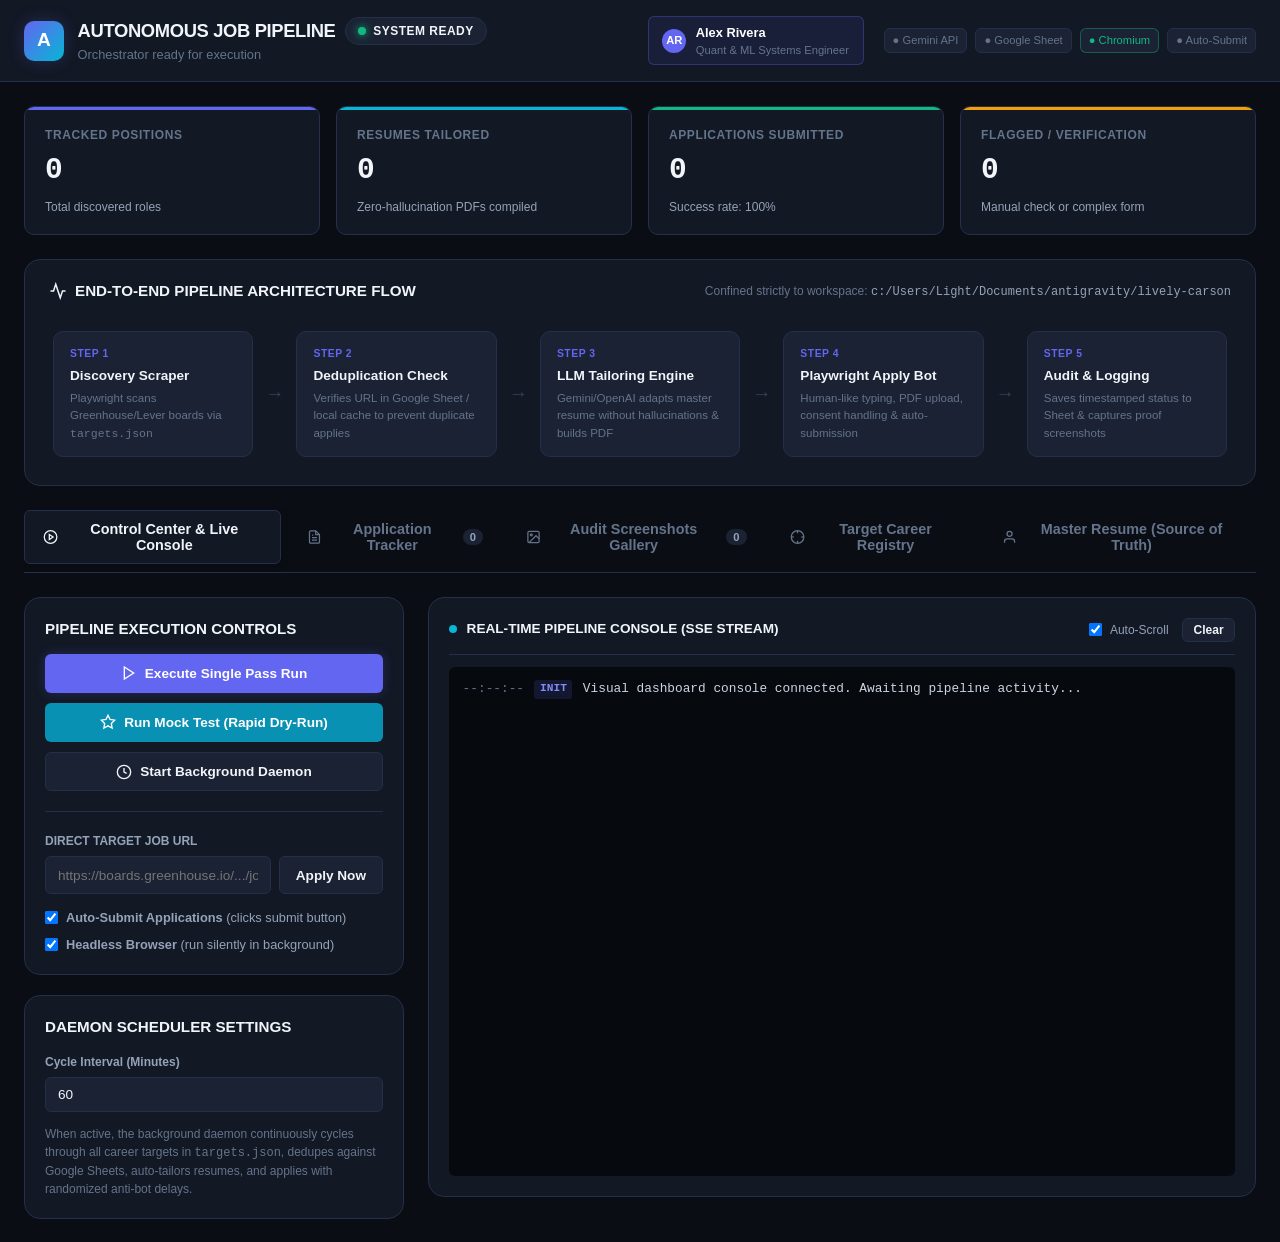
==== static/index.html @ 9a0e72a6 "feat: Add local visual interactive web dashboard and real-time orchestrator" ====
<!DOCTYPE html>
<html lang="en">
<head>
  <meta charset="UTF-8">
  <meta name="viewport" content="width=device-width, initial-scale=1.0">
  <title>Autonomous Job Discovery & Submission Dashboard</title>
  <link rel="stylesheet" href="/static/style.css">
</head>
<body>

  <!-- Top App Header -->
  <header class="app-header">
    <div class="header-inner">
      <div class="brand-section">
        <div class="brand-logo">A</div>
        <div>
          <div class="brand-title">
            AUTONOMOUS JOB PIPELINE
            <span id="pipeline-status-pill" class="status-pill idle">
              <span class="dot"></span>
              <span id="pipeline-status-text">SYSTEM READY</span>
            </span>
          </div>
          <div class="brand-subtitle" id="pipeline-step-text">Orchestrator ready for execution</div>
        </div>
      </div>

      <div class="header-right">
        <div class="candidate-badge">
          <div class="candidate-avatar">AR</div>
          <div>
            <div style="font-weight: 700; color: #fff;">Alex Rivera</div>
            <div style="font-size: 0.7rem; color: var(--text-muted);">Quant & ML Systems Engineer</div>
          </div>
        </div>

        <div class="env-indicators">
          <span id="env-llm" class="env-tag" title="Gemini LLM Engine">● Gemini API</span>
          <span id="env-sheet" class="env-tag" title="Google Sheet State Check">● Google Sheet</span>
          <span id="env-playwright" class="env-tag active" title="Playwright Chromium Installed">● Chromium</span>
          <span id="env-auto-submit" class="env-tag" title="Auto-Submit Mode">● Auto-Submit</span>
        </div>
      </div>
    </div>
  </header>

  <!-- Main Container -->
  <main class="app-main">

    <!-- Metrics Row -->
    <section class="metrics-grid">
      <div class="metric-card accent-blue">
        <span class="metric-label">Tracked Positions</span>
        <span class="metric-value" id="metric-total-jobs">0</span>
        <span class="metric-sub" id="metric-total-sub">Total discovered roles</span>
      </div>
      <div class="metric-card accent-cyan">
        <span class="metric-label">Resumes Tailored</span>
        <span class="metric-value" id="metric-tailored">0</span>
        <span class="metric-sub">Zero-hallucination PDFs compiled</span>
      </div>
      <div class="metric-card accent-green">
        <span class="metric-label">Applications Submitted</span>
        <span class="metric-value" id="metric-applied">0</span>
        <span class="metric-sub" id="metric-applied-rate">Success rate: 100%</span>
      </div>
      <div class="metric-card accent-amber">
        <span class="metric-label">Flagged / Verification</span>
        <span class="metric-value" id="metric-flagged">0</span>
        <span class="metric-sub">Manual check or complex form</span>
      </div>
    </section>

    <!-- Visual Architecture Flowchart -->
    <section class="pipeline-flow-card">
      <div class="flow-card-header">
        <div class="flow-title">
          <svg width="18" height="18" viewBox="0 0 24 24" fill="none" stroke="currentColor" stroke-width="2">
            <polyline points="22 12 18 12 15 21 9 3 6 12 2 12"></polyline>
          </svg>
          END-TO-END PIPELINE ARCHITECTURE FLOW
        </div>
        <div style="font-size: 0.75rem; color: var(--text-muted);">
          Confined strictly to workspace: <code style="color: var(--text-secondary);">c:/Users/Light/Documents/antigravity/lively-carson</code>
        </div>
      </div>

      <div class="flow-steps-container">
        <!-- Node 1 -->
        <div class="flow-node" id="flow-node-scrape">
          <span class="flow-node-badge">Step 1</span>
          <div class="flow-node-title">Discovery Scraper</div>
          <div class="flow-node-desc">Playwright scans Greenhouse/Lever boards via <code>targets.json</code></div>
        </div>
        
        <div class="flow-connector">→</div>

        <!-- Node 2 -->
        <div class="flow-node" id="flow-node-dedup">
          <span class="flow-node-badge">Step 2</span>
          <div class="flow-node-title">Deduplication Check</div>
          <div class="flow-node-desc">Verifies URL in Google Sheet / local cache to prevent duplicate applies</div>
        </div>

        <div class="flow-connector">→</div>

        <!-- Node 3 -->
        <div class="flow-node" id="flow-node-llm">
          <span class="flow-node-badge">Step 3</span>
          <div class="flow-node-title">LLM Tailoring Engine</div>
          <div class="flow-node-desc">Gemini/OpenAI adapts master resume without hallucinations & builds PDF</div>
        </div>

        <div class="flow-connector">→</div>

        <!-- Node 4 -->
        <div class="flow-node" id="flow-node-apply">
          <span class="flow-node-badge">Step 4</span>
          <div class="flow-node-title">Playwright Apply Bot</div>
          <div class="flow-node-desc">Human-like typing, PDF upload, consent handling & auto-submission</div>
        </div>

        <div class="flow-connector">→</div>

        <!-- Node 5 -->
        <div class="flow-node" id="flow-node-audit">
          <span class="flow-node-badge">Step 5</span>
          <div class="flow-node-title">Audit & Logging</div>
          <div class="flow-node-desc">Saves timestamped status to Sheet & captures proof screenshots</div>
        </div>
      </div>
    </section>

    <!-- Navigation Tabs -->
    <nav class="nav-tabs">
      <button class="tab-btn active" onclick="switchTab('control')">
        <svg width="16" height="16" viewBox="0 0 24 24" fill="none" stroke="currentColor" stroke-width="2"><circle cx="12" cy="12" r="10"></circle><polygon points="10 8 16 12 10 16 10 8"></polygon></svg>
        Control Center & Live Console
      </button>
      <button class="tab-btn" onclick="switchTab('jobs')">
        <svg width="16" height="16" viewBox="0 0 24 24" fill="none" stroke="currentColor" stroke-width="2"><path d="M14 2H6a2 2 0 0 0-2 2v16a2 2 0 0 0 2 2h12a2 2 0 0 0 2-2V8z"></path><polyline points="14 2 14 8 20 8"></polyline><line x1="16" y1="13" x2="8" y2="13"></line><line x1="16" y1="17" x2="8" y2="17"></line><polyline points="10 9 9 9 8 9"></polyline></svg>
        Application Tracker
        <span class="tab-badge" id="tab-jobs-count">0</span>
      </button>
      <button class="tab-btn" onclick="switchTab('gallery')">
        <svg width="16" height="16" viewBox="0 0 24 24" fill="none" stroke="currentColor" stroke-width="2"><rect x="3" y="3" width="18" height="18" rx="2" ry="2"></rect><circle cx="8.5" cy="8.5" r="1.5"></circle><polyline points="21 15 16 10 5 21"></polyline></svg>
        Audit Screenshots Gallery
        <span class="tab-badge" id="tab-gallery-count">0</span>
      </button>
      <button class="tab-btn" onclick="switchTab('targets')">
        <svg width="16" height="16" viewBox="0 0 24 24" fill="none" stroke="currentColor" stroke-width="2"><circle cx="12" cy="12" r="10"></circle><line x1="22" y1="12" x2="18" y2="12"></line><line x1="6" y1="12" x2="2" y2="12"></line><line x1="12" y1="6" x2="12" y2="2"></line><line x1="12" y1="22" x2="12" y2="18"></line></svg>
        Target Career Registry
      </button>
      <button class="tab-btn" onclick="switchTab('resume')">
        <svg width="16" height="16" viewBox="0 0 24 24" fill="none" stroke="currentColor" stroke-width="2"><path d="M20 21v-2a4 4 0 0 0-4-4H8a4 4 0 0 0-4 4v2"></path><circle cx="12" cy="7" r="4"></circle></svg>
        Master Resume (Source of Truth)
      </button>
    </nav>

    <!-- =========================================================
         TAB 1: CONTROL CENTER & LIVE CONSOLE
    ========================================================== -->
    <div id="tab-control" class="tab-content active">
      <div class="control-grid">
        <!-- Runner Controls Column -->
        <div class="control-panel">
          <div class="card">
            <div class="card-title">
              <span>PIPELINE EXECUTION CONTROLS</span>
            </div>

            <!-- Single & Mock Trigger Buttons -->
            <div class="action-buttons-group">
              <button class="btn btn-primary" id="btn-run-once" onclick="triggerRun('single')">
                <svg width="16" height="16" viewBox="0 0 24 24" fill="none" stroke="currentColor" stroke-width="2"><polygon points="5 3 19 12 5 21 5 3"></polygon></svg>
                Execute Single Pass Run
              </button>

              <button class="btn btn-cyan" id="btn-run-mock" onclick="triggerRun('mock')">
                <svg width="16" height="16" viewBox="0 0 24 24" fill="none" stroke="currentColor" stroke-width="2"><polygon points="12 2 15.09 8.26 22 9.27 17 14.14 18.18 21.02 12 17.77 5.82 21.02 7 14.14 2 9.27 8.91 8.26 12 2"></polygon></svg>
                Run Mock Test (Rapid Dry-Run)
              </button>

              <button class="btn btn-outline" id="btn-toggle-daemon" onclick="toggleDaemon()">
                <svg width="16" height="16" viewBox="0 0 24 24" fill="none" stroke="currentColor" stroke-width="2"><circle cx="12" cy="12" r="10"></circle><polyline points="12 6 12 12 16 14"></polyline></svg>
                <span id="daemon-btn-label">Start Background Daemon</span>
              </button>

              <button class="btn btn-danger" id="btn-stop-run" onclick="stopRun()" style="display: none;">
                <svg width="16" height="16" viewBox="0 0 24 24" fill="none" stroke="currentColor" stroke-width="2"><rect x="6" y="6" width="12" height="12"></rect></svg>
                Cancel Current Execution
              </button>
            </div>

            <hr style="border: none; border-top: 1px solid var(--border-color); margin: 1.25rem 0;">

            <!-- Direct URL Target Runner -->
            <div class="form-group">
              <label class="form-label">DIRECT TARGET JOB URL</label>
              <div style="display: flex; gap: 0.5rem;">
                <input type="text" id="input-direct-url" class="form-input" style="flex: 1;" placeholder="https://boards.greenhouse.io/.../jobs/...">
                <button class="btn btn-outline" onclick="triggerDirectUrl()" style="white-space: nowrap;">Apply Now</button>
              </div>
            </div>

            <!-- Execution Options -->
            <div style="display: flex; flex-direction: column; gap: 0.5rem; margin-top: 0.75rem;">
              <label class="form-checkbox-label">
                <input type="checkbox" id="chk-auto-submit" checked>
                <span><strong>Auto-Submit Applications</strong> (clicks submit button)</span>
              </label>
              <label class="form-checkbox-label">
                <input type="checkbox" id="chk-headless" checked>
                <span><strong>Headless Browser</strong> (run silently in background)</span>
              </label>
            </div>
          </div>

          <!-- Daemon Settings Card -->
          <div class="card">
            <div class="card-title">DAEMON SCHEDULER SETTINGS</div>
            <div class="form-group">
              <label class="form-label">Cycle Interval (Minutes)</label>
              <input type="number" id="input-daemon-interval" class="form-input" value="60" min="5" max="1440">
            </div>
            <div style="font-size: 0.75rem; color: var(--text-muted);">
              When active, the background daemon continuously cycles through all career targets in <code>targets.json</code>, dedupes against Google Sheets, auto-tailors resumes, and applies with randomized anti-bot delays.
            </div>
          </div>
        </div>

        <!-- Live Terminal Stream Column -->
        <div class="card console-card">
          <div class="console-header">
            <div style="display: flex; align-items: center; gap: 0.6rem; font-weight: 700; font-size: 0.85rem;">
              <span class="dot" style="background: var(--color-cyan); width: 8px; height: 8px; border-radius: 50%;"></span>
              REAL-TIME PIPELINE CONSOLE (SSE STREAM)
            </div>
            <div style="display: flex; align-items: center; gap: 0.85rem;">
              <label class="form-checkbox-label" style="font-size: 0.75rem;">
                <input type="checkbox" id="chk-autoscroll" checked> Auto-Scroll
              </label>
              <button class="btn btn-outline" onclick="clearConsole()" style="padding: 0.25rem 0.65rem; font-size: 0.75rem;">
                Clear
              </button>
            </div>
          </div>

          <div class="console-body" id="console-stream">
            <div class="log-entry">
              <span class="log-time">--:--:--</span>
              <span class="log-badge INFO">INIT</span>
              <span class="log-msg">Visual dashboard console connected. Awaiting pipeline activity...</span>
            </div>
          </div>
        </div>
      </div>
    </div>

    <!-- =========================================================
         TAB 2: APPLICATION TRACKER TABLE
    ========================================================== -->
    <div id="tab-jobs" class="tab-content">
      <div class="table-toolbar">
        <div class="filter-pills">
          <button class="filter-pill active" onclick="filterJobs('all')">All Positions (<span id="count-all">0</span>)</button>
          <button class="filter-pill" onclick="filterJobs('applied')">Applied (<span id="count-applied">0</span>)</button>
          <button class="filter-pill" onclick="filterJobs('tailored')">Tailored (<span id="count-tailored">0</span>)</button>
          <button class="filter-pill" onclick="filterJobs('pending')">Pending (<span id="count-pending">0</span>)</button>
          <button class="filter-pill" onclick="filterJobs('failed')">Needs Check (<span id="count-failed">0</span>)</button>
        </div>

        <div style="display: flex; gap: 0.5rem; align-items: center;">
          <input type="text" id="input-search-jobs" class="form-input" placeholder="Search roles or companies..." oninput="searchJobs(this.value)">
          <button class="btn btn-outline" onclick="loadJobsList()">Refresh</button>
        </div>
      </div>

      <div class="table-wrapper">
        <table class="jobs-table">
          <thead>
            <tr>
              <th style="width: 130px;">Date Found</th>
              <th>Position & Role</th>
              <th>Company</th>
              <th>Target Board / URL</th>
              <th style="width: 190px;">Status</th>
              <th style="width: 200px;">Actions & Proof</th>
            </tr>
          </thead>
          <tbody id="jobs-table-body">
            <tr>
              <td colspan="6" style="text-align: center; color: var(--text-muted); padding: 2rem;">Loading tracked applications...</td>
            </tr>
          </tbody>
        </table>
      </div>
    </div>

    <!-- =========================================================
         TAB 3: AUDIT SCREENSHOTS GALLERY
    ========================================================== -->
    <div id="tab-gallery" class="tab-content">
      <div style="display: flex; justify-content: space-between; align-items: center; margin-bottom: 1rem;">
        <div style="font-size: 0.85rem; color: var(--text-secondary);">
          Visual verification snapshots captured automatically by Playwright during form completion and final submission.
        </div>
        <button class="btn btn-outline" onclick="loadGallery()">Refresh Screenshots</button>
      </div>

      <div class="gallery-grid" id="gallery-container">
        <!-- Rendered dynamically -->
      </div>
    </div>

    <!-- =========================================================
         TAB 4: TARGET REGISTRY MANAGER
    ========================================================== -->
    <div id="tab-targets" class="tab-content">
      <div class="card">
        <div class="card-title">
          <span>CAREER BOARDS & ROLE FILTERS REGISTRY (<code>targets.json</code>)</span>
          <div>
            <button class="btn btn-primary" onclick="saveTargetsConfig()">Save Configuration</button>
          </div>
        </div>

        <p style="font-size: 0.8rem; color: var(--text-muted); margin-bottom: 1rem;">
          Configure the active company career boards, board engines (Greenhouse, Lever, Mock), and role keywords to discover and match against.
        </p>

        <textarea id="textarea-targets-json" class="form-input" style="width: 100%; height: 420px; font-family: var(--font-mono); font-size: 0.82rem; line-height: 1.4;"></textarea>
      </div>
    </div>

    <!-- =========================================================
         TAB 5: MASTER RESUME & PROFILE
    ========================================================== -->
    <div id="tab-resume" class="tab-content">
      <div class="card">
        <div class="card-title">
          <span>CANDIDATE MASTER RESUME (<code>master_resume.md</code>)</span>
          <button class="btn btn-primary" onclick="saveMasterResume()">Save Master Resume</button>
        </div>

        <p style="font-size: 0.8rem; color: var(--text-muted); margin-bottom: 1rem;">
          This markdown document serves as the absolute <strong>ground truth</strong> for all LLM resume tailoring. The pipeline strictly enforces a zero-hallucination policy and will never invent skills, dates, or experiences outside this profile.
        </p>

        <textarea id="textarea-resume-md" class="form-input" style="width: 100%; height: 500px; font-family: var(--font-mono); font-size: 0.82rem; line-height: 1.4;"></textarea>
      </div>
    </div>

  </main>

  <!-- PDF Preview Modal -->
  <div class="modal-overlay" id="pdf-modal">
    <div class="modal-dialog">
      <div class="modal-header">
        <div class="modal-title" id="pdf-modal-title">Tailored Resume Preview</div>
        <button class="modal-close-btn" onclick="closePdfModal()">&times;</button>
      </div>
      <div class="modal-content-area">
        <iframe id="pdf-iframe" src="about:blank"></iframe>
      </div>
    </div>
  </div>

  <!-- Screenshot Preview Modal -->
  <div class="modal-overlay" id="screenshot-modal">
    <div class="modal-dialog">
      <div class="modal-header">
        <div class="modal-title" id="screenshot-modal-title">Playwright Audit Screenshot</div>
        <button class="modal-close-btn" onclick="closeScreenshotModal()">&times;</button>
      </div>
      <div class="modal-content-area">
        <img id="screenshot-img" src="" alt="Submission Screenshot">
      </div>
    </div>
  </div>

  <!-- Toast Notification Box -->
  <div class="toast-container" id="toast-container"></div>

  <script src="/static/app.js"></script>
</body>
</html>
---- static/style.css ----
/* Visual Dashboard Stylesheet - Modern Dark Engineering Theme */
:root {
  --bg-primary: #0a0d14;
  --bg-card: #121824;
  --bg-card-hover: #172030;
  --bg-input: #1a2233;
  --border-color: #243049;
  --border-accent: #334155;
  
  --text-primary: #f1f5f9;
  --text-secondary: #94a3b8;
  --text-muted: #64748b;
  
  --color-brand: #6366f1;
  --color-brand-glow: rgba(99, 102, 241, 0.25);
  --color-success: #10b981;
  --color-success-glow: rgba(16, 185, 129, 0.25);
  --color-warning: #f59e0b;
  --color-danger: #ef4444;
  --color-cyan: #06b6d4;
  --color-purple: #8b5cf6;
  
  --font-sans: -apple-system, BlinkMacSystemFont, "Segoe UI", Roboto, "Helvetica Neue", Arial, sans-serif;
  --font-mono: "JetBrains Mono", "Fira Code", Consolas, Menlo, monospace;
  
  --radius-sm: 6px;
  --radius-md: 10px;
  --radius-lg: 16px;
  --transition: all 0.2s cubic-bezier(0.4, 0, 0.2, 1);
}

* {
  box-sizing: border-box;
  margin: 0;
  padding: 0;
}

body {
  background-color: var(--bg-primary);
  color: var(--text-primary);
  font-family: var(--font-sans);
  line-height: 1.5;
  min-height: 100vh;
  display: flex;
  flex-direction: column;
}

/* -------------------------------------------------------------
   Top Navigation & Header
------------------------------------------------------------- */
header.app-header {
  background: var(--bg-card);
  border-bottom: 1px solid var(--border-color);
  padding: 1rem 1.5rem;
  position: sticky;
  top: 0;
  z-index: 50;
  backdrop-filter: blur(12px);
}

.header-inner {
  max-width: 1440px;
  margin: 0 auto;
  display: flex;
  justify-content: space-between;
  align-items: center;
  flex-wrap: wrap;
  gap: 1rem;
}

.brand-section {
  display: flex;
  align-items: center;
  gap: 0.85rem;
}

.brand-logo {
  width: 40px;
  height: 40px;
  background: linear-gradient(135deg, var(--color-brand), var(--color-cyan));
  border-radius: var(--radius-md);
  display: flex;
  align-items: center;
  justify-content: center;
  color: #fff;
  font-weight: 800;
  font-size: 1.2rem;
  box-shadow: 0 0 16px var(--color-brand-glow);
}

.brand-title {
  font-size: 1.15rem;
  font-weight: 700;
  letter-spacing: -0.02em;
  display: flex;
  align-items: center;
  gap: 0.6rem;
}

.brand-subtitle {
  font-size: 0.8rem;
  color: var(--text-muted);
}

.status-pill {
  display: inline-flex;
  align-items: center;
  gap: 0.45rem;
  padding: 0.25rem 0.75rem;
  border-radius: 9999px;
  font-size: 0.75rem;
  font-weight: 600;
  background: var(--bg-input);
  border: 1px solid var(--border-color);
  text-transform: uppercase;
  letter-spacing: 0.04em;
}

.status-pill .dot {
  width: 8px;
  height: 8px;
  border-radius: 50%;
  background: var(--text-muted);
}

.status-pill.idle .dot {
  background: var(--color-success);
  box-shadow: 0 0 8px var(--color-success);
}

.status-pill.running .dot {
  background: var(--color-cyan);
  box-shadow: 0 0 8px var(--color-cyan);
  animation: pulse-glow 1.4s infinite;
}

.status-pill.daemon .dot {
  background: var(--color-purple);
  box-shadow: 0 0 8px var(--color-purple);
  animation: pulse-glow 1.4s infinite;
}

@keyframes pulse-glow {
  0% { transform: scale(0.9); opacity: 0.6; }
  50% { transform: scale(1.25); opacity: 1; }
  100% { transform: scale(0.9); opacity: 0.6; }
}

.header-right {
  display: flex;
  align-items: center;
  gap: 1.25rem;
  flex-wrap: wrap;
}

.candidate-badge {
  display: flex;
  align-items: center;
  gap: 0.6rem;
  background: rgba(99, 102, 241, 0.1);
  border: 1px solid rgba(99, 102, 241, 0.3);
  padding: 0.35rem 0.85rem;
  border-radius: var(--radius-sm);
  font-size: 0.8rem;
}

.candidate-avatar {
  width: 24px;
  height: 24px;
  border-radius: 50%;
  background: var(--color-brand);
  color: white;
  display: flex;
  align-items: center;
  justify-content: center;
  font-weight: bold;
  font-size: 0.7rem;
}

.env-indicators {
  display: flex;
  gap: 0.5rem;
}

.env-tag {
  font-size: 0.7rem;
  padding: 0.2rem 0.5rem;
  border-radius: var(--radius-sm);
  background: var(--bg-input);
  border: 1px solid var(--border-color);
  color: var(--text-muted);
  display: flex;
  align-items: center;
  gap: 0.3rem;
}

.env-tag.active {
  color: var(--color-success);
  border-color: rgba(16, 185, 129, 0.4);
}

/* -------------------------------------------------------------
   Main Layout & Container
------------------------------------------------------------- */
main.app-main {
  max-width: 1440px;
  width: 100%;
  margin: 0 auto;
  padding: 1.5rem;
  display: flex;
  flex-direction: column;
  gap: 1.5rem;
  flex: 1;
}

/* -------------------------------------------------------------
   Metrics Overview Row
------------------------------------------------------------- */
.metrics-grid {
  display: grid;
  grid-template-columns: repeat(auto-fit, minmax(200px, 1fr));
  gap: 1rem;
}

.metric-card {
  background: var(--bg-card);
  border: 1px solid var(--border-color);
  border-radius: var(--radius-md);
  padding: 1.15rem 1.25rem;
  display: flex;
  flex-direction: column;
  gap: 0.3rem;
  position: relative;
  overflow: hidden;
  transition: var(--transition);
}

.metric-card:hover {
  border-color: var(--border-accent);
  transform: translateY(-2px);
}

.metric-card::before {
  content: "";
  position: absolute;
  top: 0;
  left: 0;
  right: 0;
  height: 3px;
  background: transparent;
}

.metric-card.accent-blue::before { background: var(--color-brand); }
.metric-card.accent-cyan::before { background: var(--color-cyan); }
.metric-card.accent-green::before { background: var(--color-success); }
.metric-card.accent-amber::before { background: var(--color-warning); }

.metric-label {
  font-size: 0.75rem;
  text-transform: uppercase;
  letter-spacing: 0.05em;
  color: var(--text-muted);
  font-weight: 600;
}

.metric-value {
  font-size: 1.85rem;
  font-weight: 800;
  color: var(--text-primary);
  font-family: var(--font-mono);
}

.metric-sub {
  font-size: 0.75rem;
  color: var(--text-secondary);
}

/* -------------------------------------------------------------
   Visual Architecture Pipeline Flowchart
------------------------------------------------------------- */
.pipeline-flow-card {
  background: var(--bg-card);
  border: 1px solid var(--border-color);
  border-radius: var(--radius-lg);
  padding: 1.25rem 1.5rem;
}

.flow-card-header {
  display: flex;
  justify-content: space-between;
  align-items: center;
  margin-bottom: 1.25rem;
}

.flow-title {
  font-size: 0.95rem;
  font-weight: 700;
  display: flex;
  align-items: center;
  gap: 0.5rem;
  color: var(--text-primary);
}

.flow-steps-container {
  display: flex;
  align-items: center;
  justify-content: space-between;
  position: relative;
  overflow-x: auto;
  padding: 0.5rem 0.25rem;
  gap: 0.5rem;
}

.flow-node {
  flex: 1;
  min-width: 190px;
  background: var(--bg-input);
  border: 1px solid var(--border-color);
  border-radius: var(--radius-md);
  padding: 0.9rem 1rem;
  display: flex;
  flex-direction: column;
  gap: 0.25rem;
  position: relative;
  transition: var(--transition);
  cursor: default;
}

.flow-node:hover {
  border-color: var(--color-brand);
}

.flow-node.active-stage {
  border-color: var(--color-cyan);
  background: rgba(6, 182, 212, 0.08);
  box-shadow: 0 0 16px rgba(6, 182, 212, 0.2);
}

.flow-node-badge {
  font-size: 0.65rem;
  font-weight: 700;
  color: var(--color-brand);
  text-transform: uppercase;
  letter-spacing: 0.05em;
}

.flow-node-title {
  font-size: 0.85rem;
  font-weight: 700;
  color: var(--text-primary);
}

.flow-node-desc {
  font-size: 0.72rem;
  color: var(--text-muted);
}

.flow-connector {
  color: var(--border-accent);
  font-size: 1.2rem;
  user-select: none;
  padding: 0 0.25rem;
  display: flex;
  align-items: center;
}

/* -------------------------------------------------------------
   Navigation Tabs
------------------------------------------------------------- */
.nav-tabs {
  display: flex;
  gap: 0.5rem;
  border-bottom: 1px solid var(--border-color);
  padding-bottom: 0.5rem;
  overflow-x: auto;
}

.tab-btn {
  background: transparent;
  border: none;
  color: var(--text-muted);
  font-family: inherit;
  font-size: 0.9rem;
  font-weight: 600;
  padding: 0.6rem 1.1rem;
  border-radius: var(--radius-sm);
  cursor: pointer;
  display: flex;
  align-items: center;
  gap: 0.5rem;
  transition: var(--transition);
}

.tab-btn:hover {
  color: var(--text-primary);
  background: var(--bg-card);
}

.tab-btn.active {
  color: var(--text-primary);
  background: var(--bg-card);
  border: 1px solid var(--border-color);
  box-shadow: 0 2px 8px rgba(0, 0, 0, 0.2);
}

.tab-badge {
  background: var(--bg-input);
  font-size: 0.7rem;
  padding: 0.15rem 0.45rem;
  border-radius: 9999px;
  color: var(--text-secondary);
}

/* -------------------------------------------------------------
   Tab Views
------------------------------------------------------------- */
.tab-content {
  display: none;
  animation: fadeIn 0.2s ease-in;
}

.tab-content.active {
  display: block;
}

@keyframes fadeIn {
  from { opacity: 0; transform: translateY(4px); }
  to { opacity: 1; transform: translateY(0); }
}

/* -------------------------------------------------------------
   Tab 1: Control Center & Live Console
------------------------------------------------------------- */
.control-grid {
  display: grid;
  grid-template-columns: 380px 1fr;
  gap: 1.5rem;
}

@media (max-width: 1024px) {
  .control-grid {
    grid-template-columns: 1fr;
  }
}

.control-panel {
  display: flex;
  flex-direction: column;
  gap: 1.25rem;
}

.card {
  background: var(--bg-card);
  border: 1px solid var(--border-color);
  border-radius: var(--radius-lg);
  padding: 1.25rem;
}

.card-title {
  font-size: 0.95rem;
  font-weight: 700;
  margin-bottom: 0.85rem;
  display: flex;
  align-items: center;
  justify-content: space-between;
}

.action-buttons-group {
  display: flex;
  flex-direction: column;
  gap: 0.65rem;
}

.btn {
  display: inline-flex;
  align-items: center;
  justify-content: center;
  gap: 0.5rem;
  font-family: inherit;
  font-size: 0.85rem;
  font-weight: 600;
  padding: 0.65rem 1rem;
  border-radius: var(--radius-sm);
  border: 1px solid transparent;
  cursor: pointer;
  transition: var(--transition);
  text-decoration: none;
}

.btn-primary {
  background: var(--color-brand);
  color: white;
  box-shadow: 0 0 12px var(--color-brand-glow);
}
.btn-primary:hover {
  background: #4f46e5;
}

.btn-cyan {
  background: #0891b2;
  color: white;
}
.btn-cyan:hover {
  background: #0e7490;
}

.btn-outline {
  background: var(--bg-input);
  border-color: var(--border-color);
  color: var(--text-primary);
}
.btn-outline:hover {
  background: var(--bg-card-hover);
  border-color: var(--border-accent);
}

.btn-danger {
  background: rgba(239, 68, 68, 0.15);
  border-color: var(--color-danger);
  color: #fca5a5;
}
.btn-danger:hover {
  background: rgba(239, 68, 68, 0.25);
}

.btn:disabled {
  opacity: 0.5;
  cursor: not-allowed;
}

.form-group {
  display: flex;
  flex-direction: column;
  gap: 0.4rem;
  margin-bottom: 0.85rem;
}

.form-label {
  font-size: 0.75rem;
  font-weight: 600;
  color: var(--text-secondary);
}

.form-input {
  background: var(--bg-input);
  border: 1px solid var(--border-color);
  border-radius: var(--radius-sm);
  padding: 0.55rem 0.75rem;
  color: var(--text-primary);
  font-family: inherit;
  font-size: 0.85rem;
  transition: var(--transition);
}

.form-input:focus {
  outline: none;
  border-color: var(--color-brand);
  box-shadow: 0 0 0 2px var(--color-brand-glow);
}

.form-checkbox-label {
  display: flex;
  align-items: center;
  gap: 0.5rem;
  font-size: 0.8rem;
  color: var(--text-secondary);
  cursor: pointer;
}

/* -------------------------------------------------------------
   Terminal Console
------------------------------------------------------------- */
.console-card {
  display: flex;
  flex-direction: column;
  height: 600px;
}

.console-header {
  display: flex;
  justify-content: space-between;
  align-items: center;
  padding-bottom: 0.75rem;
  border-bottom: 1px solid var(--border-color);
}

.console-body {
  flex: 1;
  background: #06090e;
  border-radius: var(--radius-sm);
  margin-top: 0.75rem;
  padding: 0.85rem;
  overflow-y: auto;
  font-family: var(--font-mono);
  font-size: 0.8rem;
  display: flex;
  flex-direction: column;
  gap: 0.25rem;
}

.log-entry {
  display: flex;
  gap: 0.65rem;
  line-height: 1.45;
}

.log-time {
  color: var(--text-muted);
  user-select: none;
  flex-shrink: 0;
}

.log-badge {
  font-size: 0.7rem;
  font-weight: 700;
  padding: 0 0.35rem;
  border-radius: 3px;
  flex-shrink: 0;
}

.log-badge.INFO { background: rgba(99, 102, 241, 0.15); color: #818cf8; }
.log-badge.WARNING { background: rgba(245, 158, 11, 0.15); color: #fbbf24; }
.log-badge.ERROR { background: rgba(239, 68, 68, 0.2); color: #f87171; }

.log-msg {
  color: #cbd5e1;
  word-break: break-all;
}

.log-msg .tag-llm { color: #a78bfa; font-weight: 600; }
.log-msg .tag-apply { color: #38bdf8; font-weight: 600; }
.log-msg .tag-audit { color: #34d399; font-weight: 600; }
.log-msg .tag-skip { color: #94a3b8; font-style: italic; }

/* -------------------------------------------------------------
   Tab 2: Jobs Table
------------------------------------------------------------- */
.table-toolbar {
  display: flex;
  justify-content: space-between;
  align-items: center;
  flex-wrap: wrap;
  gap: 1rem;
  margin-bottom: 1rem;
}

.filter-pills {
  display: flex;
  gap: 0.4rem;
  flex-wrap: wrap;
}

.filter-pill {
  background: var(--bg-card);
  border: 1px solid var(--border-color);
  border-radius: 9999px;
  padding: 0.35rem 0.8rem;
  font-size: 0.75rem;
  font-weight: 600;
  color: var(--text-secondary);
  cursor: pointer;
  transition: var(--transition);
}

.filter-pill:hover, .filter-pill.active {
  background: var(--color-brand);
  border-color: var(--color-brand);
  color: white;
}

.table-wrapper {
  background: var(--bg-card);
  border: 1px solid var(--border-color);
  border-radius: var(--radius-lg);
  overflow-x: auto;
}

table.jobs-table {
  width: 100%;
  border-collapse: collapse;
  font-size: 0.85rem;
  text-align: left;
}

table.jobs-table th {
  background: rgba(255, 255, 255, 0.02);
  color: var(--text-muted);
  font-weight: 600;
  text-transform: uppercase;
  font-size: 0.72rem;
  letter-spacing: 0.05em;
  padding: 0.85rem 1rem;
  border-bottom: 1px solid var(--border-color);
}

table.jobs-table td {
  padding: 0.85rem 1rem;
  border-bottom: 1px solid rgba(255, 255, 255, 0.04);
  vertical-align: middle;
}

table.jobs-table tr:hover td {
  background: rgba(255, 255, 255, 0.015);
}

.status-tag {
  display: inline-flex;
  align-items: center;
  gap: 0.35rem;
  padding: 0.2rem 0.55rem;
  border-radius: var(--radius-sm);
  font-size: 0.72rem;
  font-weight: 600;
}

.status-tag.applied {
  background: rgba(16, 185, 129, 0.15);
  color: #34d399;
  border: 1px solid rgba(16, 185, 129, 0.3);
}

.status-tag.tailored {
  background: rgba(99, 102, 241, 0.15);
  color: #a5b4fc;
  border: 1px solid rgba(99, 102, 241, 0.3);
}

.status-tag.pending {
  background: rgba(245, 158, 11, 0.15);
  color: #fbbf24;
  border: 1px solid rgba(245, 158, 11, 0.3);
}

.status-tag.failed {
  background: rgba(239, 68, 68, 0.15);
  color: #f87171;
  border: 1px solid rgba(239, 68, 68, 0.3);
}

/* -------------------------------------------------------------
   Tab 3: Screenshots Gallery
------------------------------------------------------------- */
.gallery-grid {
  display: grid;
  grid-template-columns: repeat(auto-fill, minmax(280px, 1fr));
  gap: 1.25rem;
}

.gallery-card {
  background: var(--bg-card);
  border: 1px solid var(--border-color);
  border-radius: var(--radius-md);
  overflow: hidden;
  transition: var(--transition);
  display: flex;
  flex-direction: column;
}

.gallery-card:hover {
  border-color: var(--border-accent);
  transform: translateY(-2px);
}

.gallery-thumb {
  height: 180px;
  background: #000;
  display: flex;
  align-items: center;
  justify-content: center;
  cursor: pointer;
  overflow: hidden;
}

.gallery-thumb img {
  width: 100%;
  height: 100%;
  object-fit: cover;
  transition: transform 0.3s;
}

.gallery-thumb:hover img {
  transform: scale(1.05);
}

.gallery-info {
  padding: 0.85rem;
  display: flex;
  flex-direction: column;
  gap: 0.2rem;
}

.gallery-name {
  font-size: 0.8rem;
  font-weight: 600;
  color: var(--text-primary);
  white-space: nowrap;
  overflow: hidden;
  text-overflow: ellipsis;
}

.gallery-meta {
  font-size: 0.72rem;
  color: var(--text-muted);
}

/* -------------------------------------------------------------
   Modals
------------------------------------------------------------- */
.modal-overlay {
  display: none;
  position: fixed;
  top: 0;
  left: 0;
  right: 0;
  bottom: 0;
  background: rgba(0, 0, 0, 0.75);
  backdrop-filter: blur(4px);
  z-index: 100;
  align-items: center;
  justify-content: center;
  padding: 1.5rem;
}

.modal-overlay.open {
  display: flex;
}

.modal-dialog {
  background: var(--bg-card);
  border: 1px solid var(--border-color);
  border-radius: var(--radius-lg);
  max-width: 900px;
  width: 100%;
  max-height: 90vh;
  display: flex;
  flex-direction: column;
  overflow: hidden;
  box-shadow: 0 20px 40px rgba(0, 0, 0, 0.5);
}

.modal-header {
  padding: 1rem 1.25rem;
  border-bottom: 1px solid var(--border-color);
  display: flex;
  justify-content: space-between;
  align-items: center;
}

.modal-title {
  font-size: 1rem;
  font-weight: 700;
}

.modal-close-btn {
  background: transparent;
  border: none;
  color: var(--text-muted);
  font-size: 1.25rem;
  cursor: pointer;
  padding: 0.25rem;
  line-height: 1;
}

.modal-close-btn:hover {
  color: var(--text-primary);
}

.modal-content-area {
  flex: 1;
  overflow-y: auto;
  padding: 1rem;
}

.modal-content-area iframe {
  width: 100%;
  height: 70vh;
  border: none;
  border-radius: var(--radius-sm);
}

.modal-content-area img {
  max-width: 100%;
  height: auto;
  display: block;
  margin: 0 auto;
  border-radius: var(--radius-sm);
}

/* -------------------------------------------------------------
   Toast Notification
------------------------------------------------------------- */
.toast-container {
  position: fixed;
  bottom: 1.5rem;
  right: 1.5rem;
  z-index: 200;
  display: flex;
  flex-direction: column;
  gap: 0.5rem;
}

.toast {
  background: var(--bg-card);
  border: 1px solid var(--border-color);
  border-left: 4px solid var(--color-brand);
  border-radius: var(--radius-sm);
  padding: 0.75rem 1.25rem;
  box-shadow: 0 8px 24px rgba(0, 0, 0, 0.3);
  font-size: 0.85rem;
  color: var(--text-primary);
  display: flex;
  align-items: center;
  gap: 0.5rem;
  animation: slideIn 0.25s ease-out;
}

.toast.success { border-left-color: var(--color-success); }
.toast.error { border-left-color: var(--color-danger); }

@keyframes slideIn {
  from { transform: translateX(100%); opacity: 0; }
  to { transform: translateX(0); opacity: 1; }
}
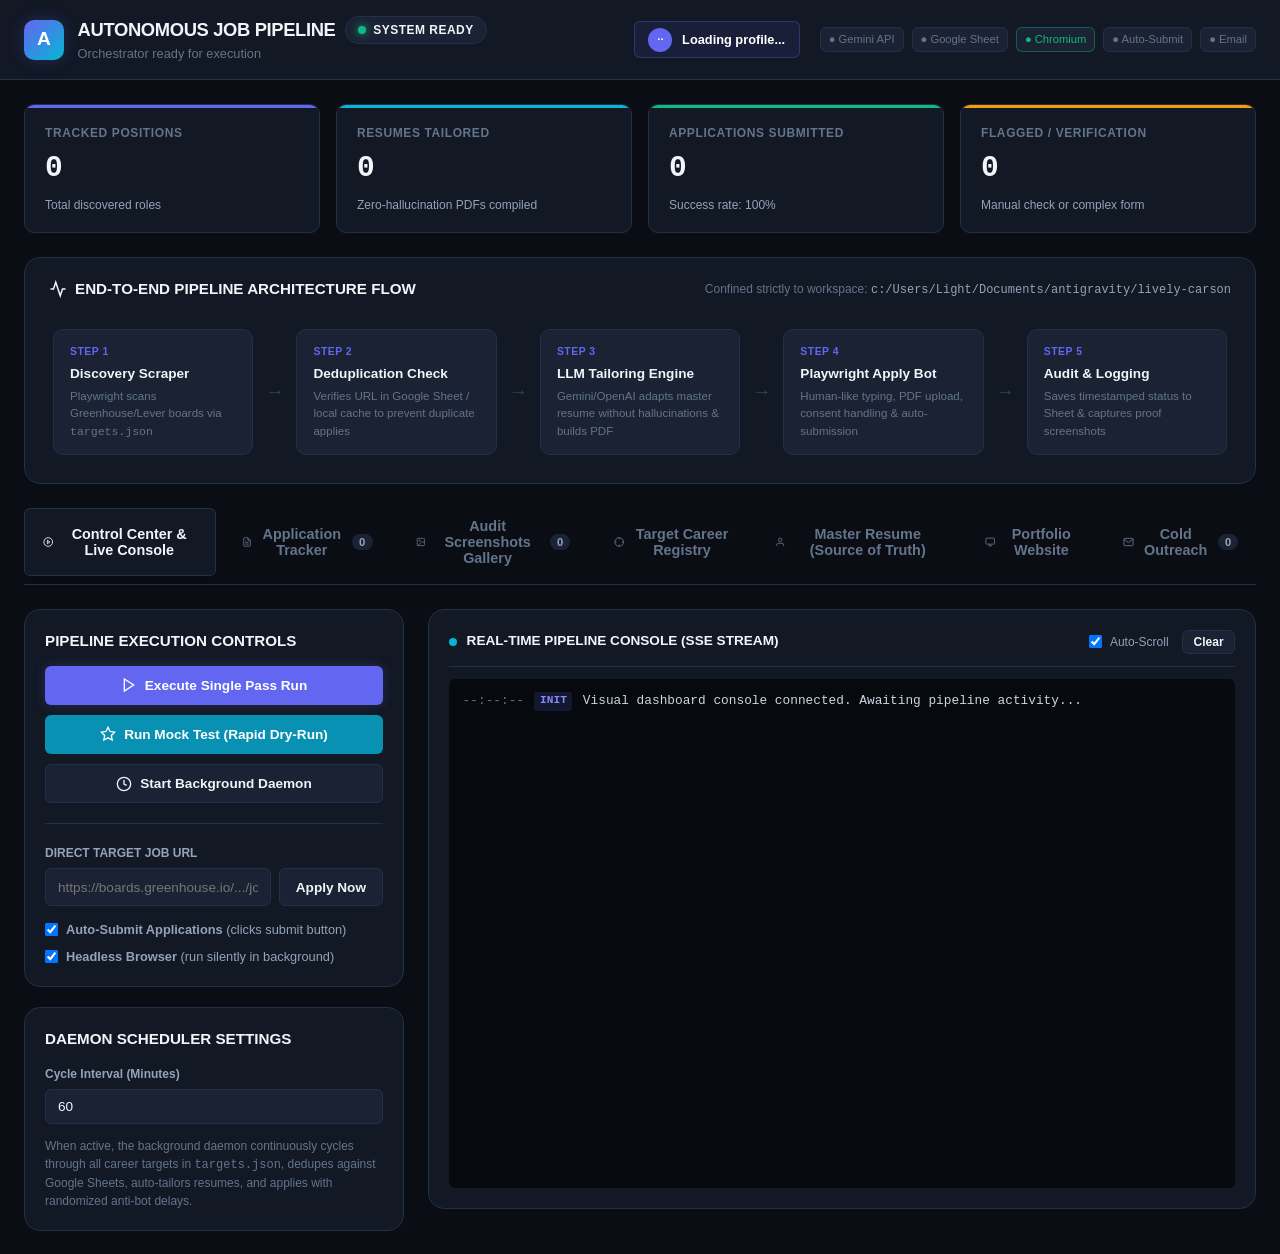
==== commit 58aace78: "feat: Add portfolio website with case studies, cold email outreach, and real CV Portfolio website (p" ====
--- a/static/index.html
+++ b/static/index.html
@@ -27,10 +27,10 @@
 
       <div class="header-right">
         <div class="candidate-badge">
-          <div class="candidate-avatar">AR</div>
+          <div class="candidate-avatar" id="candidate-avatar">··</div>
           <div>
-            <div style="font-weight: 700; color: #fff;">Alex Rivera</div>
-            <div style="font-size: 0.7rem; color: var(--text-muted);">Quant & ML Systems Engineer</div>
+            <div style="font-weight: 700; color: #fff;" id="candidate-name">Loading profile...</div>
+            <div style="font-size: 0.7rem; color: var(--text-muted);" id="candidate-role"></div>
           </div>
         </div>
 
@@ -39,6 +39,7 @@
           <span id="env-sheet" class="env-tag" title="Google Sheet State Check">● Google Sheet</span>
           <span id="env-playwright" class="env-tag active" title="Playwright Chromium Installed">● Chromium</span>
           <span id="env-auto-submit" class="env-tag" title="Auto-Submit Mode">● Auto-Submit</span>
+          <span id="env-email" class="env-tag" title="SMTP Email Sending">● Email</span>
         </div>
       </div>
     </div>
@@ -154,6 +155,15 @@
       <button class="tab-btn" onclick="switchTab('resume')">
         <svg width="16" height="16" viewBox="0 0 24 24" fill="none" stroke="currentColor" stroke-width="2"><path d="M20 21v-2a4 4 0 0 0-4-4H8a4 4 0 0 0-4 4v2"></path><circle cx="12" cy="7" r="4"></circle></svg>
         Master Resume (Source of Truth)
+      </button>
+      <button class="tab-btn" onclick="switchTab('portfolio')">
+        <svg width="16" height="16" viewBox="0 0 24 24" fill="none" stroke="currentColor" stroke-width="2"><rect x="2" y="3" width="20" height="14" rx="2" ry="2"></rect><line x1="8" y1="21" x2="16" y2="21"></line><line x1="12" y1="17" x2="12" y2="21"></line></svg>
+        Portfolio Website
+      </button>
+      <button class="tab-btn" onclick="switchTab('outreach')">
+        <svg width="16" height="16" viewBox="0 0 24 24" fill="none" stroke="currentColor" stroke-width="2"><path d="M4 4h16c1.1 0 2 .9 2 2v12c0 1.1-.9 2-2 2H4c-1.1 0-2-.9-2-2V6c0-1.1.9-2 2-2z"></path><polyline points="22,6 12,13 2,6"></polyline></svg>
+        Cold Outreach
+        <span class="tab-badge" id="tab-outreach-count">0</span>
       </button>
     </nav>
 
@@ -351,6 +361,177 @@
       </div>
     </div>
 
+    <!-- =========================================================
+         TAB 6: PORTFOLIO & CV WEBSITE
+    ========================================================== -->
+    <div id="tab-portfolio" class="tab-content">
+      <div class="control-grid">
+        <div class="control-panel">
+          <div class="card">
+            <div class="card-title">PORTFOLIO WEBSITE</div>
+            <p class="hint-text">
+              Your public visual CV is generated from <code>cv.json</code>: profile, skills (level 1–5), projects, experience and education.
+              Saving rebuilds the site and the CV PDF that cold emails attach.
+            </p>
+            <div class="kv-row"><span>Last built</span><strong id="portfolio-built-at">Never</strong></div>
+            <div class="action-buttons-group" style="margin-top: 1rem;">
+              <button class="btn btn-primary" onclick="saveCv()">Save CV & Rebuild Site</button>
+              <a class="btn btn-cyan" href="/portfolio/" target="_blank" rel="noopener">Open Portfolio ↗</a>
+              <a class="btn btn-outline" id="portfolio-pdf-link" href="/portfolio/resume.pdf" target="_blank" rel="noopener">View CV PDF ↗</a>
+              <button class="btn btn-outline" onclick="syncMasterResume()">Copy CV into Master Resume</button>
+            </div>
+          </div>
+
+          <div class="card">
+            <div class="card-title">PUBLISH ONLINE (FREE)</div>
+            <ol class="hint-list">
+              <li>Commit and push the <code>portfolio/</code> folder to GitHub.</li>
+              <li>In the repo: <strong>Settings → Pages → Source: GitHub Actions</strong>. The included workflow deploys on every push.</li>
+              <li>Put the live URL in <code>profile.links.portfolio</code> so every cold email links to it.</li>
+            </ol>
+          </div>
+        </div>
+
+        <div class="card">
+          <div class="card-title">
+            <span>STRUCTURED CV (<code>cv.json</code>)</span>
+            <div class="seg-group">
+              <button class="seg-btn active" id="seg-cv-editor" onclick="setCvView('editor')">Editor</button>
+              <button class="seg-btn" id="seg-cv-preview" onclick="setCvView('preview')">Live Preview</button>
+            </div>
+          </div>
+          <textarea id="textarea-cv-json" class="form-input" spellcheck="false" style="width: 100%; height: 560px; font-family: var(--font-mono); font-size: 0.82rem; line-height: 1.4;"></textarea>
+          <iframe id="portfolio-preview" title="Portfolio preview" src="about:blank" style="display: none;"></iframe>
+        </div>
+      </div>
+    </div>
+
+    <!-- =========================================================
+         TAB 7: COLD OUTREACH
+    ========================================================== -->
+    <div id="tab-outreach" class="tab-content">
+      <section class="metrics-grid">
+        <div class="metric-card accent-blue">
+          <span class="metric-label">Contacts</span>
+          <span class="metric-value" id="metric-contacts">0</span>
+          <span class="metric-sub" id="metric-contacts-sub">Recruiters & hiring managers</span>
+        </div>
+        <div class="metric-card accent-cyan">
+          <span class="metric-label">Drafts Ready</span>
+          <span class="metric-value" id="metric-drafts">0</span>
+          <span class="metric-sub">Waiting to be sent</span>
+        </div>
+        <div class="metric-card accent-green">
+          <span class="metric-label">Emails Sent</span>
+          <span class="metric-value" id="metric-sent">0</span>
+          <span class="metric-sub" id="metric-sent-today">0 today</span>
+        </div>
+        <div class="metric-card accent-amber">
+          <span class="metric-label">Replies</span>
+          <span class="metric-value" id="metric-replies">0</span>
+          <span class="metric-sub" id="metric-reply-rate">Reply rate: n/a</span>
+        </div>
+      </section>
+
+      <div class="control-grid">
+        <div class="control-panel">
+          <div class="card">
+            <div class="card-title">OUTREACH AUTOMATION</div>
+            <div class="mode-banner" id="outreach-mode-banner">Loading email settings...</div>
+
+            <div class="action-buttons-group">
+              <button class="btn btn-primary" id="btn-outreach-run" onclick="runOutreach()">Run Outreach Cycle Now</button>
+              <button class="btn btn-outline" id="btn-outreach-daemon" onclick="toggleOutreachDaemon()">
+                <span id="outreach-daemon-label">Start Auto-Outreach Daemon</span>
+              </button>
+              <button class="btn btn-danger" id="btn-outreach-stop" onclick="stopOutreach()" style="display: none;">Stop Outreach</button>
+            </div>
+
+            <div style="display: flex; flex-direction: column; gap: 0.5rem; margin-top: 0.9rem;">
+              <label class="form-checkbox-label">
+                <input type="checkbox" id="chk-outreach-auto-send">
+                <span><strong>Auto-send</strong> (send drafts and follow-ups without review)</span>
+              </label>
+            </div>
+            <div class="form-group" style="margin-top: 0.75rem;">
+              <label class="form-label">Daemon Interval (Minutes)</label>
+              <input type="number" id="input-outreach-interval" class="form-input" value="60" min="5" max="1440">
+            </div>
+            <div class="hint-text" id="outreach-step">Outreach Ready</div>
+          </div>
+
+          <div class="card">
+            <div class="card-title">ADD CONTACT</div>
+            <div class="form-group">
+              <label class="form-label">NAME</label>
+              <input type="text" id="contact-name" class="form-input" placeholder="Priya Shah">
+            </div>
+            <div class="form-group">
+              <label class="form-label">EMAIL *</label>
+              <input type="email" id="contact-email" class="form-input" placeholder="priya@company.com">
+            </div>
+            <div class="form-row">
+              <div class="form-group">
+                <label class="form-label">COMPANY</label>
+                <input type="text" id="contact-company" class="form-input" placeholder="Acme">
+              </div>
+              <div class="form-group">
+                <label class="form-label">ROLE THEY HIRE FOR</label>
+                <input type="text" id="contact-role" class="form-input" placeholder="Backend Engineer">
+              </div>
+            </div>
+            <div class="form-group">
+              <label class="form-label">LINK TO A TRACKED JOB (OPTIONAL)</label>
+              <select id="contact-job" class="form-input">
+                <option value="">None</option>
+              </select>
+            </div>
+            <div class="form-group">
+              <label class="form-label">NOTES FOR THE EMAIL</label>
+              <textarea id="contact-notes" class="form-input" rows="2" placeholder="Met at a meetup, team works on C++ trading infra..."></textarea>
+            </div>
+            <button class="btn btn-primary" style="width: 100%;" onclick="addContact()">Add Contact</button>
+          </div>
+
+          <div class="card">
+            <div class="card-title">IMPORT CONTACTS (CSV)</div>
+            <p class="hint-text">Columns: <code>name, email, company, role, job_url, notes</code>. Only <code>email</code> is required.</p>
+            <input type="file" id="input-csv-file" accept=".csv,text/csv" class="form-input" style="width: 100%; margin: 0.6rem 0;" onchange="loadCsvFile(this)">
+            <textarea id="textarea-csv" class="form-input" rows="4" style="width: 100%; font-family: var(--font-mono); font-size: 0.78rem;" placeholder="name,email,company,role&#10;Priya Shah,priya@acme.com,Acme,Backend Engineer"></textarea>
+            <button class="btn btn-outline" style="width: 100%; margin-top: 0.6rem;" onclick="importCsv()">Import CSV</button>
+          </div>
+        </div>
+
+        <div class="card">
+          <div class="card-title">
+            <span>CONTACTS & EMAIL PIPELINE</span>
+            <div style="display: flex; gap: 0.5rem;">
+              <input type="text" class="form-input" placeholder="Search contacts..." oninput="searchContacts(this.value)">
+              <button class="btn btn-outline" onclick="loadContacts()">Refresh</button>
+            </div>
+          </div>
+          <div class="table-wrapper">
+            <table class="jobs-table">
+              <thead>
+                <tr>
+                  <th>Contact</th>
+                  <th>Company & Role</th>
+                  <th style="width: 150px;">Status</th>
+                  <th style="width: 150px;">Last Activity</th>
+                  <th style="width: 210px;">Actions</th>
+                </tr>
+              </thead>
+              <tbody id="contacts-table-body">
+                <tr>
+                  <td colspan="5" style="text-align: center; color: var(--text-muted); padding: 2rem;">Loading contacts...</td>
+                </tr>
+              </tbody>
+            </table>
+          </div>
+        </div>
+      </div>
+    </div>
+
   </main>
 
   <!-- PDF Preview Modal -->
@@ -379,6 +560,37 @@
     </div>
   </div>
 
+  <!-- Email Draft Modal -->
+  <div class="modal-overlay" id="email-modal">
+    <div class="modal-dialog">
+      <div class="modal-header">
+        <div class="modal-title" id="email-modal-title">Email Draft</div>
+        <button class="modal-close-btn" onclick="closeEmailModal()">&times;</button>
+      </div>
+      <div class="modal-content-area">
+        <div class="kv-row" style="margin-bottom: 0.85rem;"><span>To</span><strong id="email-modal-to"></strong></div>
+        <div class="form-group">
+          <label class="form-label">SUBJECT</label>
+          <input type="text" id="email-subject" class="form-input">
+        </div>
+        <div class="form-group">
+          <label class="form-label">BODY</label>
+          <textarea id="email-body" class="form-input" rows="12" style="font-size: 0.88rem; line-height: 1.5;"></textarea>
+        </div>
+        <p class="hint-text" id="email-modal-footer-note"></p>
+        <div class="email-history" id="email-history"></div>
+        <div class="modal-actions">
+          <select id="email-status" class="form-input" onchange="setContactStatus(this.value)" title="Change status"></select>
+          <div style="display: flex; gap: 0.5rem; flex-wrap: wrap;">
+            <button class="btn btn-outline" id="btn-email-regenerate" onclick="regenerateDraft()">Regenerate with AI</button>
+            <button class="btn btn-outline" id="btn-email-save" onclick="saveEmailDraft()">Save Draft</button>
+            <button class="btn btn-primary" id="btn-email-send" onclick="sendEmailNow()">Send Now</button>
+          </div>
+        </div>
+      </div>
+    </div>
+  </div>
+
   <!-- Toast Notification Box -->
   <div class="toast-container" id="toast-container"></div>
 
--- a/static/style.css
+++ b/static/style.css
@@ -921,3 +921,163 @@
   from { transform: translateX(100%); opacity: 0; }
   to { transform: translateX(0); opacity: 1; }
 }
+
+/* -------------------------------------------------------------
+   Tab 6 & 7: Portfolio Builder & Cold Outreach
+------------------------------------------------------------- */
+.hint-text {
+  font-size: 0.78rem;
+  color: var(--text-muted);
+  line-height: 1.5;
+}
+
+.hint-list {
+  font-size: 0.8rem;
+  color: var(--text-secondary);
+  padding-left: 1.1rem;
+  display: flex;
+  flex-direction: column;
+  gap: 0.45rem;
+}
+
+.kv-row {
+  display: flex;
+  justify-content: space-between;
+  gap: 1rem;
+  font-size: 0.8rem;
+  color: var(--text-muted);
+  margin-top: 0.85rem;
+}
+
+.kv-row strong {
+  color: var(--text-primary);
+  font-weight: 600;
+  word-break: break-all;
+  text-align: right;
+}
+
+.form-row {
+  display: grid;
+  grid-template-columns: 1fr 1fr;
+  gap: 0.6rem;
+}
+
+select.form-input {
+  cursor: pointer;
+}
+
+.seg-group {
+  display: inline-flex;
+  background: var(--bg-input);
+  border: 1px solid var(--border-color);
+  border-radius: var(--radius-sm);
+  padding: 2px;
+}
+
+.seg-btn {
+  background: transparent;
+  border: none;
+  color: var(--text-secondary);
+  font-family: inherit;
+  font-size: 0.75rem;
+  font-weight: 600;
+  padding: 0.3rem 0.75rem;
+  border-radius: 4px;
+  cursor: pointer;
+}
+
+.seg-btn.active {
+  background: var(--color-brand);
+  color: white;
+}
+
+#portfolio-preview {
+  width: 100%;
+  height: 560px;
+  border: 1px solid var(--border-color);
+  border-radius: var(--radius-sm);
+  background: white;
+}
+
+.mode-banner {
+  font-size: 0.78rem;
+  line-height: 1.45;
+  padding: 0.65rem 0.8rem;
+  border-radius: var(--radius-sm);
+  margin-bottom: 1rem;
+  border: 1px solid var(--border-color);
+  color: var(--text-secondary);
+  background: var(--bg-input);
+}
+
+.mode-banner strong {
+  display: block;
+  font-size: 0.8rem;
+  margin-bottom: 0.15rem;
+}
+
+.mode-banner.dry {
+  border-color: rgba(245, 158, 11, 0.4);
+  background: rgba(245, 158, 11, 0.08);
+}
+.mode-banner.dry strong { color: #fbbf24; }
+
+.mode-banner.live {
+  border-color: rgba(16, 185, 129, 0.4);
+  background: rgba(16, 185, 129, 0.08);
+}
+.mode-banner.live strong { color: #34d399; }
+
+.status-tag.replied {
+  background: rgba(6, 182, 212, 0.15);
+  color: #67e8f9;
+  border: 1px solid rgba(6, 182, 212, 0.35);
+}
+
+.status-tag.muted {
+  background: rgba(148, 163, 184, 0.1);
+  color: var(--text-secondary);
+  border: 1px solid rgba(148, 163, 184, 0.25);
+}
+
+.btn-xs {
+  padding: 0.25rem 0.55rem;
+  font-size: 0.72rem;
+}
+
+.modal-actions {
+  display: flex;
+  justify-content: space-between;
+  align-items: center;
+  gap: 0.75rem;
+  flex-wrap: wrap;
+  margin-top: 1rem;
+  padding-top: 1rem;
+  border-top: 1px solid var(--border-color);
+}
+
+.modal-actions select.form-input {
+  width: auto;
+}
+
+.email-history {
+  display: flex;
+  flex-direction: column;
+  gap: 0.35rem;
+  margin-top: 0.75rem;
+}
+
+.email-history-item {
+  font-size: 0.75rem;
+  color: var(--text-secondary);
+  display: grid;
+  grid-template-columns: 130px 1fr;
+  gap: 0.5rem;
+}
+
+.email-history-item time {
+  color: var(--text-muted);
+  font-family: var(--font-mono);
+}
+
+.log-msg .tag-email { color: #f472b6; font-weight: 600; }
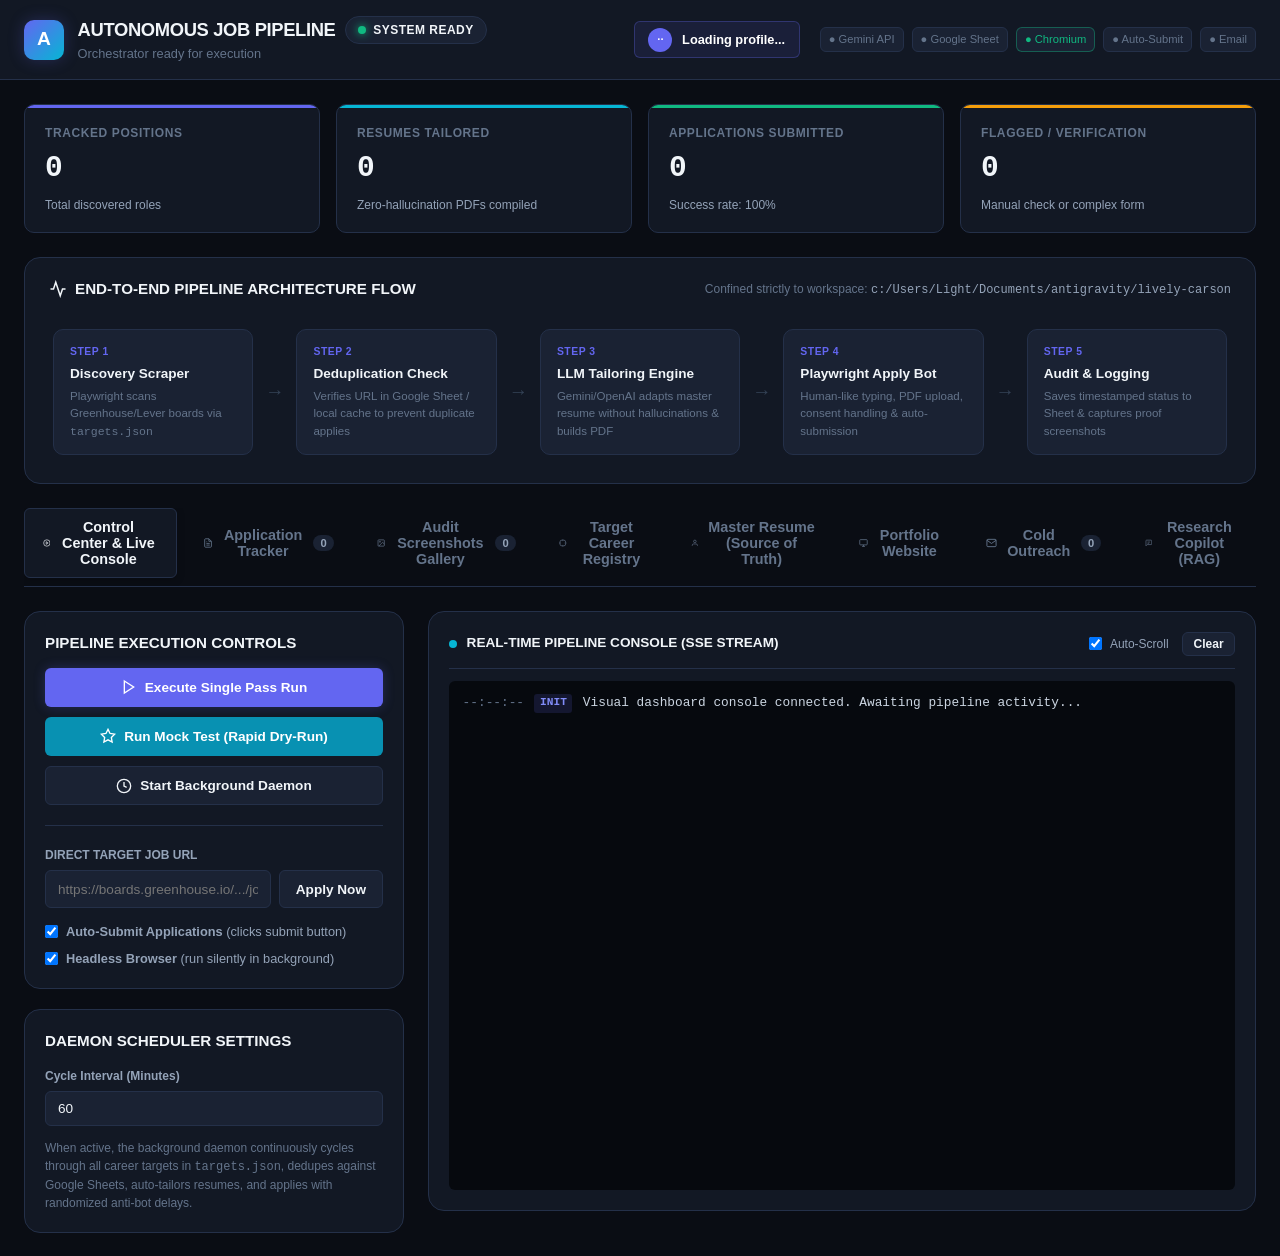
==== commit bf299b02: "feat: Add Research Copilot (RAG + local open-source LLM) and project system map - research_copilot/:" ====
--- a/static/index.html
+++ b/static/index.html
@@ -164,6 +164,10 @@
         <svg width="16" height="16" viewBox="0 0 24 24" fill="none" stroke="currentColor" stroke-width="2"><path d="M4 4h16c1.1 0 2 .9 2 2v12c0 1.1-.9 2-2 2H4c-1.1 0-2-.9-2-2V6c0-1.1.9-2 2-2z"></path><polyline points="22,6 12,13 2,6"></polyline></svg>
         Cold Outreach
         <span class="tab-badge" id="tab-outreach-count">0</span>
+      </button>
+      <button class="tab-btn" onclick="switchTab('copilot')">
+        <svg width="16" height="16" viewBox="0 0 24 24" fill="none" stroke="currentColor" stroke-width="2"><path d="M21 15a2 2 0 0 1-2 2H7l-4 4V5a2 2 0 0 1 2-2h14a2 2 0 0 1 2 2z"></path><line x1="8" y1="9" x2="16" y2="9"></line><line x1="8" y1="13" x2="13" y2="13"></line></svg>
+        Research Copilot (RAG)
       </button>
     </nav>
 
@@ -532,6 +536,41 @@
       </div>
     </div>
 
+    <!-- =========================================================
+         TAB 8: RESEARCH COPILOT (RAG)
+    ========================================================== -->
+    <div id="tab-copilot" class="tab-content">
+      <div class="control-grid">
+        <div class="control-panel">
+          <div class="card">
+            <div class="card-title">RESEARCH COPILOT</div>
+            <p class="hint-text">
+              Retrieval-augmented generation over my project docs (Algo Matrics, research lab, RQIE, LLS), answered by an
+              open-source LLM running locally through Ollama. Each answer sentence is checked against the retrieved passages and cited, sentences no passage supports are flagged, and it says so when the documents do not cover a question.
+            </p>
+            <div class="kv-row"><span>Chat model</span><strong id="copilot-chat-model">—</strong></div>
+            <div class="kv-row"><span>Embeddings</span><strong id="copilot-embed-model">—</strong></div>
+            <div class="kv-row"><span>Indexed</span><strong id="copilot-index">—</strong></div>
+            <div class="kv-row"><span>Retrieval</span><strong>BM25 + dense, reciprocal rank fusion</strong></div>
+            <div class="mode-banner" id="copilot-banner" style="margin-top: 1rem;">Checking Ollama...</div>
+          </div>
+          <div class="card">
+            <div class="card-title">EVALUATION</div>
+            <div id="copilot-eval" class="hint-text">No evaluation run yet. Run <code>python -m research_copilot eval</code>.</div>
+          </div>
+        </div>
+
+        <div class="card">
+          <div class="card-title"><span>ASK ABOUT MY PROJECTS</span></div>
+          <div class="copilot-suggestions" id="copilot-suggestions"></div>
+          <textarea id="copilot-question" class="form-input" rows="3" style="width: 100%;" placeholder="e.g. How does monitoring data get from VM1 to algomatrics.in?"></textarea>
+          <button class="btn btn-primary" id="btn-copilot-ask" onclick="askCopilot()" style="margin-top: 0.6rem;">Ask the copilot</button>
+          <div id="copilot-answer" class="copilot-answer" hidden></div>
+          <div id="copilot-sources" class="copilot-sources"></div>
+        </div>
+      </div>
+    </div>
+
   </main>
 
   <!-- PDF Preview Modal -->
--- a/static/style.css
+++ b/static/style.css
@@ -1081,3 +1081,108 @@
 }
 
 .log-msg .tag-email { color: #f472b6; font-weight: 600; }
+
+/* -------------------------------------------------------------
+   Tab 8: Research Copilot
+------------------------------------------------------------- */
+.copilot-suggestions {
+  display: flex;
+  flex-wrap: wrap;
+  gap: 0.4rem;
+  margin-bottom: 0.75rem;
+}
+
+.filter-chip {
+  background: var(--bg-input);
+  border: 1px solid var(--border-color);
+  border-radius: 9999px;
+  color: var(--text-secondary);
+  font-family: inherit;
+  font-size: 0.75rem;
+  padding: 0.3rem 0.75rem;
+  cursor: pointer;
+  text-align: left;
+}
+
+.filter-chip:hover {
+  border-color: var(--color-brand);
+  color: var(--text-primary);
+}
+
+.copilot-answer {
+  margin-top: 1rem;
+  padding: 1rem;
+  border: 1px solid var(--border-color);
+  border-left: 3px solid var(--color-success);
+  border-radius: var(--radius-sm);
+  background: var(--bg-input);
+}
+
+.copilot-answer-text {
+  font-size: 0.92rem;
+  line-height: 1.6;
+  color: var(--text-primary);
+}
+
+.copilot-answer .cite {
+  color: #a5b4fc;
+  font-weight: 700;
+  text-decoration: none;
+}
+
+.copilot-meta {
+  margin-top: 0.5rem;
+  font-size: 0.72rem;
+  color: var(--text-muted);
+}
+
+.copilot-grounding {
+  margin-top: 0.75rem;
+  font-size: 0.78rem;
+  color: var(--color-success);
+}
+
+.copilot-grounding.warn {
+  color: var(--color-warning);
+}
+
+.copilot-grounding ul {
+  margin: 0.35rem 0 0 1.1rem;
+  padding: 0;
+}
+
+.copilot-sources {
+  display: flex;
+  flex-direction: column;
+  gap: 0.6rem;
+  margin-top: 1rem;
+}
+
+.copilot-source {
+  padding: 0.75rem 0.9rem;
+  border: 1px solid var(--border-color);
+  border-radius: var(--radius-sm);
+}
+
+.copilot-source.cited {
+  border-color: rgba(99, 102, 241, 0.5);
+}
+
+.copilot-source-head {
+  display: flex;
+  flex-wrap: wrap;
+  gap: 0.25rem 0.6rem;
+  font-size: 0.8rem;
+  margin-bottom: 0.35rem;
+}
+
+.copilot-source-head span {
+  color: var(--text-muted);
+  word-break: break-all;
+}
+
+.copilot-source-text {
+  font-size: 0.78rem;
+  color: var(--text-secondary);
+  white-space: pre-wrap;
+}
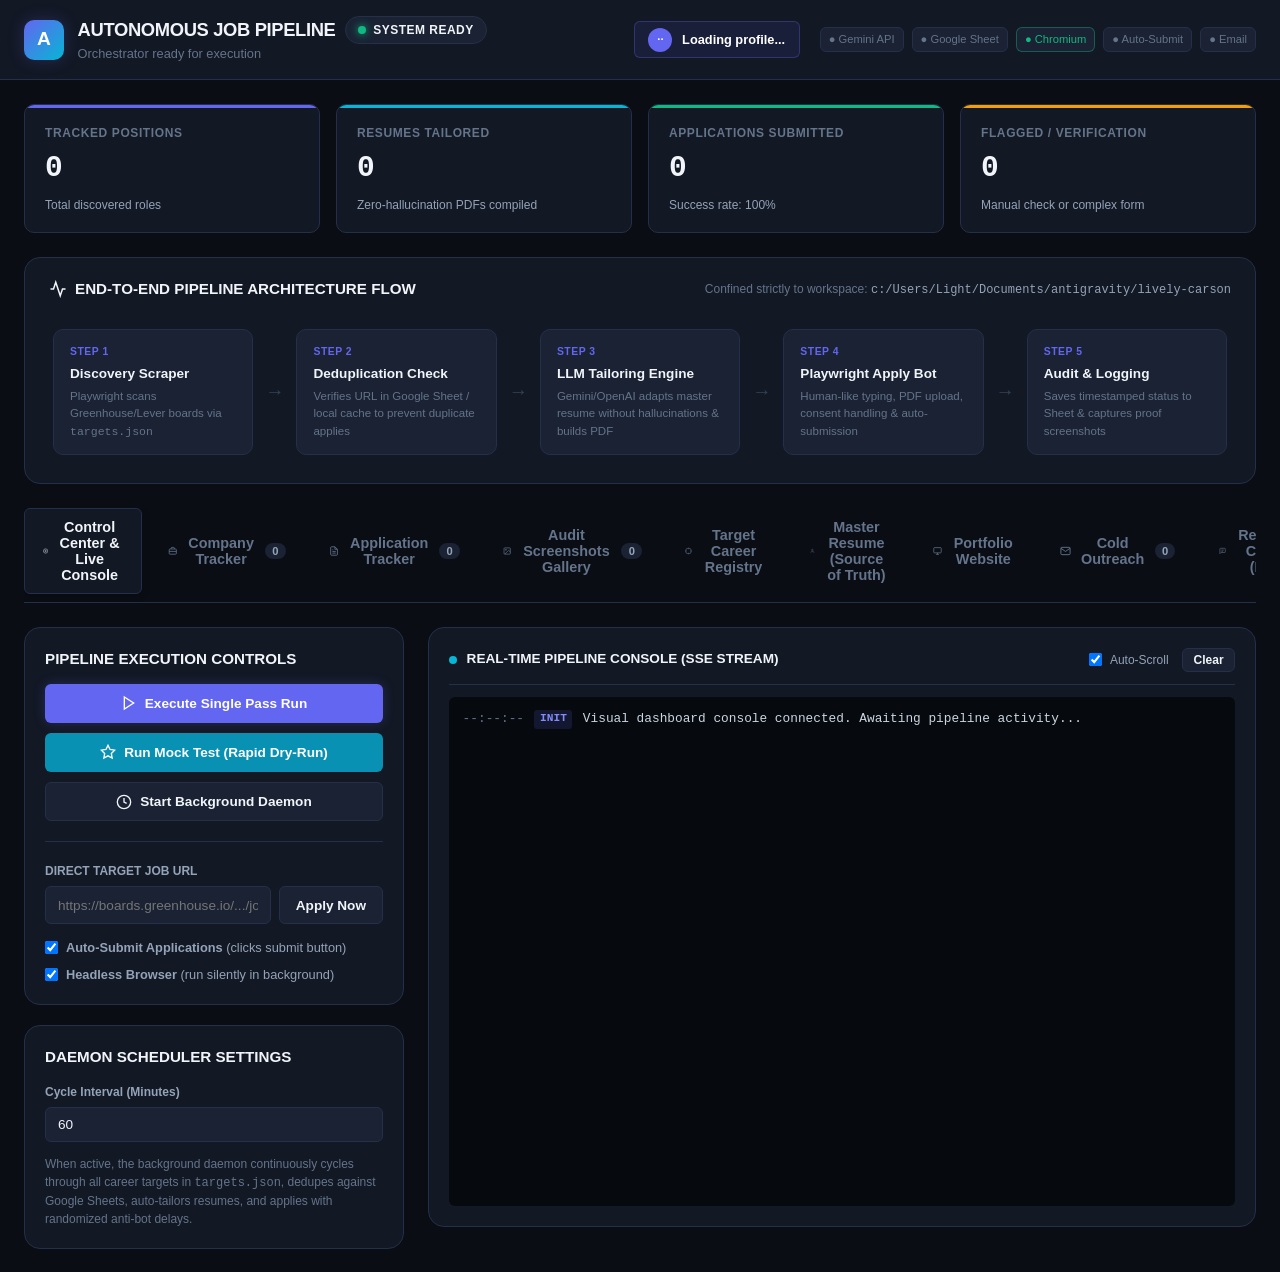
==== commit 35cdfc23: "feat: Private Company Tracker and lock the dashboard API to this machine - Company Tracker tab: appl" ====
--- a/static/index.html
+++ b/static/index.html
@@ -138,6 +138,11 @@
         <svg width="16" height="16" viewBox="0 0 24 24" fill="none" stroke="currentColor" stroke-width="2"><circle cx="12" cy="12" r="10"></circle><polygon points="10 8 16 12 10 16 10 8"></polygon></svg>
         Control Center & Live Console
       </button>
+      <button class="tab-btn" onclick="switchTab('tracker')">
+        <svg width="16" height="16" viewBox="0 0 24 24" fill="none" stroke="currentColor" stroke-width="2"><rect x="3" y="7" width="18" height="13" rx="2"></rect><path d="M8 7V5a2 2 0 0 1 2-2h4a2 2 0 0 1 2 2v2"></path><line x1="3" y1="13" x2="21" y2="13"></line></svg>
+        Company Tracker
+        <span class="tab-badge" id="tab-tracker-count">0</span>
+      </button>
       <button class="tab-btn" onclick="switchTab('jobs')">
         <svg width="16" height="16" viewBox="0 0 24 24" fill="none" stroke="currentColor" stroke-width="2"><path d="M14 2H6a2 2 0 0 0-2 2v16a2 2 0 0 0 2 2h12a2 2 0 0 0 2-2V8z"></path><polyline points="14 2 14 8 20 8"></polyline><line x1="16" y1="13" x2="8" y2="13"></line><line x1="16" y1="17" x2="8" y2="17"></line><polyline points="10 9 9 9 8 9"></polyline></svg>
         Application Tracker
@@ -266,6 +271,80 @@
               <span class="log-badge INFO">INIT</span>
               <span class="log-msg">Visual dashboard console connected. Awaiting pipeline activity...</span>
             </div>
+          </div>
+        </div>
+      </div>
+    </div>
+
+    <!-- =========================================================
+         TAB: COMPANY TRACKER (private, local only)
+    ========================================================== -->
+    <div id="tab-tracker" class="tab-content">
+      <section class="metrics-grid">
+        <div class="metric-card accent-blue">
+          <span class="metric-label">Companies</span>
+          <span class="metric-value" id="trk-companies">0</span>
+          <span class="metric-sub" id="trk-companies-sub">Applied to or contacted</span>
+        </div>
+        <div class="metric-card accent-green">
+          <span class="metric-label">Applications</span>
+          <span class="metric-value" id="trk-applied">0</span>
+          <span class="metric-sub" id="trk-applied-sub">Submitted</span>
+        </div>
+        <div class="metric-card accent-cyan">
+          <span class="metric-label">Emails Sent</span>
+          <span class="metric-value" id="trk-emails">0</span>
+          <span class="metric-sub" id="trk-emails-sub">0 follow-ups</span>
+        </div>
+        <div class="metric-card accent-amber">
+          <span class="metric-label">Replies & Interviews</span>
+          <span class="metric-value" id="trk-replies">0</span>
+          <span class="metric-sub" id="trk-replies-sub">Reply rate: n/a</span>
+        </div>
+      </section>
+
+      <div class="control-grid">
+        <div class="control-panel">
+          <div class="card">
+            <div class="card-title">PIPELINE BY STAGE</div>
+            <div id="trk-funnel" class="trk-funnel"></div>
+            <p class="hint-text" style="margin-top: 0.75rem;">Stages update automatically from applications and emails. Set Interviewing, Offer or Rejected yourself on any company.</p>
+          </div>
+          <div class="card">
+            <div class="card-title">RECENT ACTIVITY</div>
+            <ul id="trk-recent" class="trk-recent"></ul>
+          </div>
+          <div class="card">
+            <div class="card-title">PRIVATE</div>
+            <p class="hint-text">This tracker runs only on this computer. Your stages and notes are saved in <code>tracker.json</code>, which is never committed or published.</p>
+          </div>
+        </div>
+
+        <div class="card">
+          <div class="card-title">
+            <span>COMPANIES</span>
+            <div style="display: flex; gap: 0.5rem;">
+              <input type="text" class="form-input" placeholder="Search companies..." oninput="searchTracker(this.value)">
+              <button class="btn btn-outline" onclick="loadTracker()">Refresh</button>
+            </div>
+          </div>
+          <div class="table-wrapper">
+            <table class="jobs-table">
+              <thead>
+                <tr>
+                  <th>Company</th>
+                  <th style="width: 170px;">Stage</th>
+                  <th>Applications</th>
+                  <th>Emails</th>
+                  <th style="width: 120px;">Next follow-up</th>
+                  <th style="width: 130px;">Last activity</th>
+                  <th style="width: 90px;"></th>
+                </tr>
+              </thead>
+              <tbody id="trk-table-body">
+                <tr><td colspan="7" style="text-align: center; color: var(--text-muted); padding: 2rem;">Loading tracker...</td></tr>
+              </tbody>
+            </table>
           </div>
         </div>
       </div>
--- a/static/style.css
+++ b/static/style.css
@@ -1186,3 +1186,103 @@
   color: var(--text-secondary);
   white-space: pre-wrap;
 }
+
+/* -------------------------------------------------------------
+   Company Tracker
+------------------------------------------------------------- */
+.trk-funnel {
+  display: flex;
+  flex-direction: column;
+  gap: 0.45rem;
+}
+
+.trk-funnel-row {
+  display: grid;
+  grid-template-columns: 110px 1fr 28px;
+  align-items: center;
+  gap: 0.6rem;
+  font-size: 0.78rem;
+  color: var(--text-secondary);
+}
+
+.trk-funnel-row strong {
+  text-align: right;
+  color: var(--text-primary);
+}
+
+.trk-bar {
+  height: 8px;
+  border-radius: 4px;
+  background: var(--bg-input);
+  overflow: hidden;
+}
+
+.trk-bar i {
+  display: block;
+  height: 100%;
+  border-radius: 4px;
+}
+
+.trk-bar i.applied { background: var(--color-success); }
+.trk-bar i.tailored { background: var(--color-brand); }
+.trk-bar i.pending { background: var(--color-warning); }
+.trk-bar i.failed { background: var(--color-danger); }
+.trk-bar i.replied { background: var(--color-cyan); }
+.trk-bar i.muted { background: var(--text-muted); }
+
+.trk-recent {
+  list-style: none;
+  margin: 0;
+  padding: 0;
+  display: flex;
+  flex-direction: column;
+  gap: 0.45rem;
+  font-size: 0.78rem;
+  color: var(--text-secondary);
+}
+
+.trk-recent span {
+  display: block;
+  font-family: var(--font-mono);
+  font-size: 0.68rem;
+  color: var(--text-muted);
+}
+
+.trk-recent strong {
+  color: var(--text-primary);
+}
+
+.trk-stage {
+  display: block;
+  width: 100%;
+  margin-top: 0.35rem;
+  padding: 0.25rem 0.4rem;
+  font-size: 0.72rem;
+}
+
+tr.trk-details td {
+  background: var(--bg-input);
+}
+
+.trk-detail-grid {
+  display: grid;
+  grid-template-columns: repeat(auto-fit, minmax(220px, 1fr));
+  gap: 1rem;
+  padding: 0.4rem 0.2rem;
+}
+
+.trk-list {
+  list-style: none;
+  margin: 0.4rem 0 0;
+  padding: 0;
+  display: flex;
+  flex-direction: column;
+  gap: 0.6rem;
+  font-size: 0.8rem;
+}
+
+.trk-list a {
+  color: var(--color-brand);
+  text-decoration: none;
+  margin-left: 0.3rem;
+}
